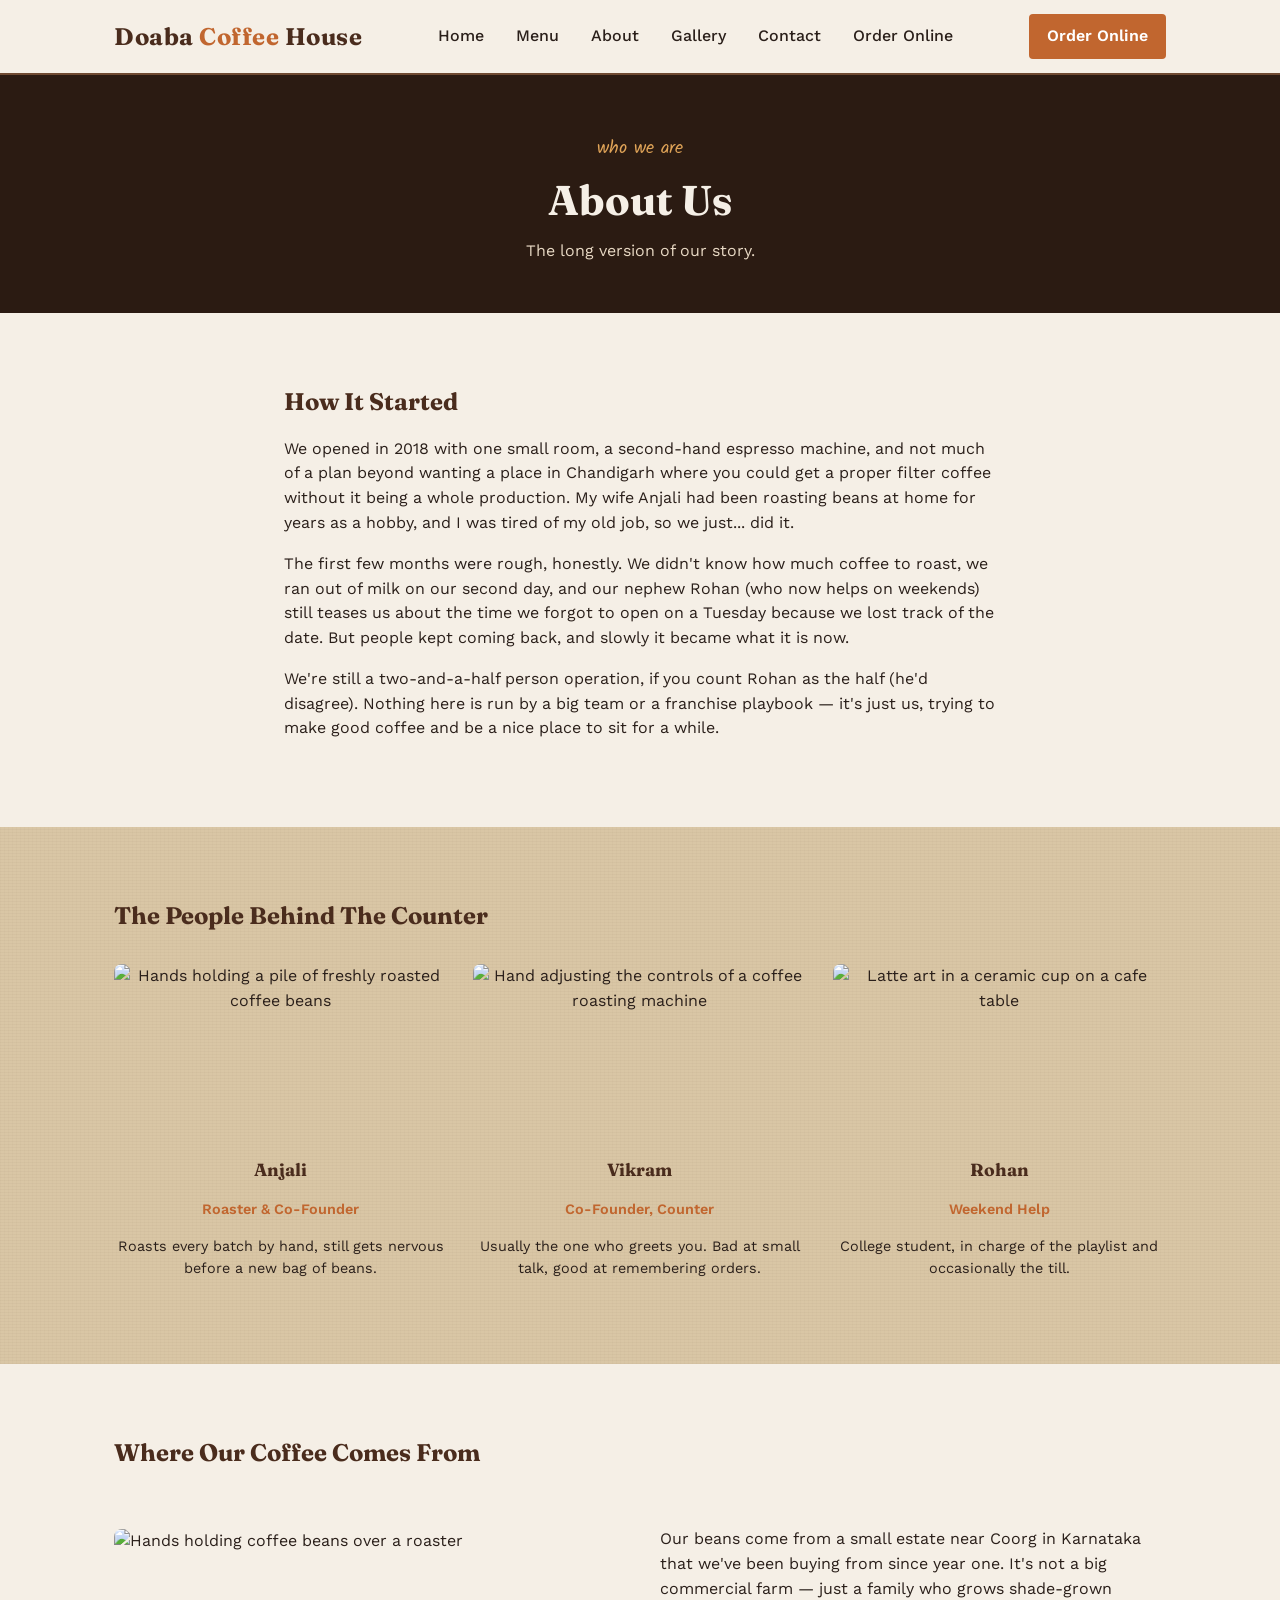
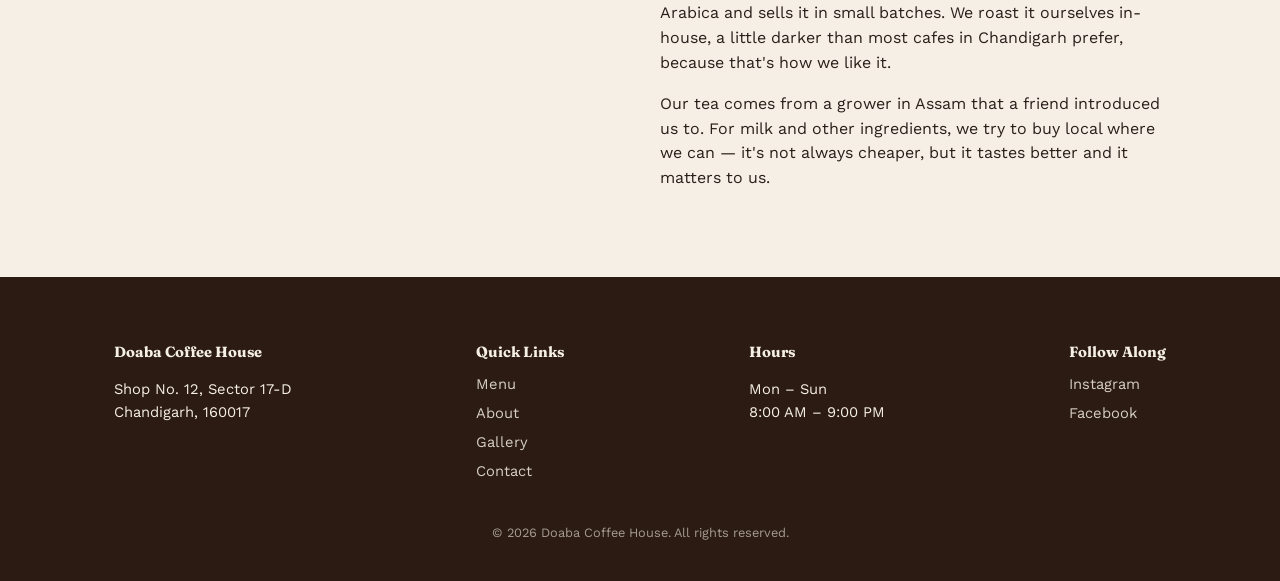
==== about.html @ 9ab860bd "Add files via upload" ====
<!DOCTYPE html>
<html lang="en">
<head>
<meta charset="UTF-8">
<meta name="viewport" content="width=device-width, initial-scale=1.0">
<title>About Us | Doaba Coffee House, Chandigarh</title>
<meta name="description" content="The story behind Doaba Coffee House, a small family-run cafe in Sector 17, Chandigarh - our team, our sourcing, our roasting.">
<link rel="preconnect" href="https://fonts.googleapis.com">
<link href="https://fonts.googleapis.com/css2?family=Fraunces:opsz,wght@9..144,400;9..144,600;9..144,700&family=Work+Sans:wght@400;500;600;700&family=Kalam:wght@400;700&display=swap" rel="stylesheet">
<link rel="stylesheet" href="styles.css">
</head>
<body>

<header>
  <nav>
    <a href="index.html" class="logo">Doaba <span>Coffee</span> House</a>
    <button class="hamburger" id="hamburgerBtn" aria-label="Open menu">&#9776;</button>
    <ul class="nav-links" id="navLinks">
      <li><a href="index.html">Home</a></li>
      <li><a href="menu.html">Menu</a></li>
      <li><a href="about.html">About</a></li>
      <li><a href="gallery.html">Gallery</a></li>
      <li><a href="contact.html">Contact</a></li>
      <li><a href="#" class="nav-cta-mobile">Order Online</a></li>
    </ul>
    <a href="#" class="nav-cta">Order Online</a>
  </nav>
</header>

<div class="page-banner">
  <span class="section-label script" style="color:#e0a458;">who we are</span>
  <h1>About Us</h1>
  <p>The long version of our story.</p>
</div>

<section>
  <div class="wrap" style="max-width:760px;">
    <h2>How It Started</h2>
    <p>We opened in 2018 with one small room, a second-hand espresso machine, and not much of a plan beyond wanting a place in Chandigarh where you could get a proper filter coffee without it being a whole production. My wife Anjali had been roasting beans at home for years as a hobby, and I was tired of my old job, so we just... did it.</p>
    <p>The first few months were rough, honestly. We didn't know how much coffee to roast, we ran out of milk on our second day, and our nephew Rohan (who now helps on weekends) still teases us about the time we forgot to open on a Tuesday because we lost track of the date. But people kept coming back, and slowly it became what it is now.</p>
    <p>We're still a two-and-a-half person operation, if you count Rohan as the half (he'd disagree). Nothing here is run by a big team or a franchise playbook — it's just us, trying to make good coffee and be a nice place to sit for a while.</p>
  </div>
</section>

<section class="kraft-texture">
  <div class="wrap">
    <h2>The People Behind The Counter</h2>
    <div class="team-grid">
      <div class="team-card">
        <div class="team-photo"><img src="https://images.pexels.com/photos/5171115/pexels-photo-5171115.jpeg?auto=compress&cs=tinysrgb&w=500" alt="Hands holding a pile of freshly roasted coffee beans" loading="lazy"></div>
        <h3>Anjali</h3>
        <p class="role">Roaster & Co-Founder</p>
        <p style="font-size:.9rem;">Roasts every batch by hand, still gets nervous before a new bag of beans.</p>
      </div>
      <div class="team-card">
        <div class="team-photo"><img src="https://images.pexels.com/photos/4816502/pexels-photo-4816502.jpeg?auto=compress&cs=tinysrgb&w=500" alt="Hand adjusting the controls of a coffee roasting machine" loading="lazy"></div>
        <h3>Vikram</h3>
        <p class="role">Co-Founder, Counter</p>
        <p style="font-size:.9rem;">Usually the one who greets you. Bad at small talk, good at remembering orders.</p>
      </div>
      <div class="team-card">
        <div class="team-photo"><img src="https://images.pexels.com/photos/30095280/pexels-photo-30095280.jpeg?auto=compress&cs=tinysrgb&w=500" alt="Latte art in a ceramic cup on a cafe table" loading="lazy"></div>
        <h3>Rohan</h3>
        <p class="role">Weekend Help</p>
        <p style="font-size:.9rem;">College student, in charge of the playlist and occasionally the till.</p>
      </div>
    </div>
  </div>
</section>

<section>
  <div class="wrap">
    <h2>Where Our Coffee Comes From</h2>
    <div class="sourcing-block">
      <div class="sourcing-photo"><img src="https://images.pexels.com/photos/7175974/pexels-photo-7175974.jpeg?auto=compress&cs=tinysrgb&w=900" alt="Hands holding coffee beans over a roaster" loading="lazy"></div>
      <div>
        <p>Our beans come from a small estate near Coorg in Karnataka that we've been buying from since year one. It's not a big commercial farm — just a family who grows shade-grown Arabica and sells it in small batches. We roast it ourselves in-house, a little darker than most cafes in Chandigarh prefer, because that's how we like it.</p>
        <p>Our tea comes from a grower in Assam that a friend introduced us to. For milk and other ingredients, we try to buy local where we can — it's not always cheaper, but it tastes better and it matters to us.</p>
      </div>
    </div>
  </div>
</section>

<footer>
  <div class="wrap footer-grid">
    <div class="footer-col">
      <h4>Doaba Coffee House</h4>
      <p>Shop No. 12, Sector 17-D<br>Chandigarh, 160017</p>
    </div>
    <div class="footer-col">
      <h4>Quick Links</h4>
      <ul>
        <li><a href="menu.html">Menu</a></li>
        <li><a href="about.html">About</a></li>
        <li><a href="gallery.html">Gallery</a></li>
        <li><a href="contact.html">Contact</a></li>
      </ul>
    </div>
    <div class="footer-col">
      <h4>Hours</h4>
      <p>Mon – Sun<br>8:00 AM – 9:00 PM</p>
    </div>
    <div class="footer-col">
      <h4>Follow Along</h4>
      <ul>
        <li><a href="#">Instagram</a></li>
        <li><a href="#">Facebook</a></li>
      </ul>
    </div>
  </div>
  <p class="copyright">&copy; 2026 Doaba Coffee House. All rights reserved.</p>
</footer>
<script>
  const hamburgerBtn = document.getElementById('hamburgerBtn');
  const navLinks = document.getElementById('navLinks');
  hamburgerBtn.addEventListener('click', () => navLinks.classList.toggle('open'));
  document.querySelectorAll('.nav-links a').forEach(a => a.addEventListener('click', () => navLinks.classList.remove('open')));
</script>
</body>
</html>
---- styles.css ----
:root{
    --cream:#F5EFE6;
    --espresso:#2B1B12;
    --brown:#4A2C1D;
    --brown-light:#6F4A32;
    --terracotta:#C1662F;
    --kraft:#D9C6A5;
    --charcoal:#2A1F1A;
  }
  *{box-sizing:border-box;}
  html{scroll-behavior:smooth;}
  body{
    margin:0;
    background:var(--cream);
    color:var(--charcoal);
    font-family:'Work Sans', sans-serif;
    line-height:1.55;
  }
  h1,h2,h3{
    font-family:'Fraunces', serif;
    color:var(--brown);
    margin:0 0 .4em 0;
  }
  .script{font-family:'Kalam', cursive;}
  a{color:inherit;}
  img{max-width:100%; display:block;}
  .wrap{max-width:1100px; margin:0 auto; padding:0 24px;}

  /* kraft paper texture (css only, no external images) */
  .kraft-texture{
    background-color:var(--kraft);
    background-image:
      repeating-linear-gradient(0deg, rgba(74,44,29,0.03) 0px, rgba(74,44,29,0.03) 1px, transparent 1px, transparent 3px),
      repeating-linear-gradient(90deg, rgba(74,44,29,0.02) 0px, rgba(74,44,29,0.02) 1px, transparent 1px, transparent 4px);
  }
  .wood-texture{
    background-color:var(--espresso);
    background-image: repeating-linear-gradient(100deg, rgba(255,255,255,0.02) 0px, rgba(255,255,255,0.02) 2px, transparent 2px, transparent 22px);
  }

  /* NAVBAR */
  header{
    position:sticky; top:0; z-index:50;
    background:var(--cream);
    border-bottom:2px solid var(--brown-light);
  }
  nav{
    display:flex; align-items:center; justify-content:space-between;
    max-width:1100px; margin:0 auto; padding:14px 24px;
  }
  .logo{
    font-family:'Fraunces', serif; font-size:1.5rem; font-weight:700;
    color:var(--brown); text-decoration:none; letter-spacing:.5px;
  }
  .logo span{color:var(--terracotta);}
  .nav-links{
    display:flex; gap:28px; list-style:none; margin:0; padding:0;
    font-weight:500;
  }
  .nav-links a{text-decoration:none; color:var(--charcoal); padding:4px 2px;}
  .nav-links a:hover{color:var(--terracotta); border-bottom:2px solid var(--terracotta);}
  .nav-cta{
    background:var(--terracotta); color:#fff !important; padding:10px 18px;
    border-radius:4px; text-decoration:none; font-weight:600; white-space:nowrap;
  }
  .nav-cta:hover{background:#a5541f;}
  .hamburger{display:none; background:none; border:none; font-size:1.8rem; color:var(--brown); cursor:pointer;}

  @media (max-width:820px){
    .nav-links{
      position:fixed; top:64px; right:0; height:calc(100% - 64px); width:220px;
      background:var(--kraft); flex-direction:column; padding:24px; gap:20px;
      transform:translateX(100%); transition:transform .25s ease; box-shadow:-4px 0 10px rgba(0,0,0,.15);
    }
    .nav-links.open{transform:translateX(0);}
    .hamburger{display:block;}
    .nav-cta{display:none;}
    .nav-links .nav-cta-mobile{display:inline-block; background:var(--terracotta); color:#fff; padding:10px 16px; border-radius:4px; text-align:center;}
  }

  /* HERO */
  .hero{
    position:relative;
    min-height:88vh;
    display:flex; align-items:center; justify-content:center;
    text-align:center;
    background:
      linear-gradient(rgba(30,18,10,0.6), rgba(30,18,10,0.65)),
      url('https://images.pexels.com/photos/34153867/pexels-photo-34153867.jpeg?auto=compress&cs=tinysrgb&w=1920') center 62%/cover no-repeat;
    color:var(--cream);
    padding:40px 20px;
    overflow:hidden;
  }
  .steam{position:absolute; opacity:.5;}
  .hero-content{position:relative; z-index:2; max-width:640px;}
  .hero h1{
    color:var(--cream);
    font-size:3.4rem;
    font-weight:700;
    line-height:1.08;
    letter-spacing:.5px;
    margin-top:0;
    /* intentionally a touch large / not perfectly centered-feeling */
  }
  .hero p.sub{
    font-size:1.2rem; margin:18px 0 30px 0; color:#EFE3D3;
  }
  .hero-ctas{display:flex; gap:16px; justify-content:center; flex-wrap:wrap;}
  .btn-primary{
    background:var(--terracotta); color:#fff; padding:14px 28px;
    border-radius:6px; text-decoration:none; font-weight:600; font-size:1.05rem;
    box-shadow:0 4px 0 #8f4519;
    display:inline-block;
  }
  .btn-primary:hover{transform:translateY(2px); box-shadow:0 2px 0 #8f4519;}
  .btn-secondary{
    background:transparent; color:var(--cream); padding:14px 26px;
    border:2px solid var(--cream); border-radius:2px; text-decoration:none; font-weight:600;
  }
  .btn-secondary:hover{background:rgba(255,255,255,0.12);}

  section{padding:70px 0;}
  .section-label{
    font-family:'Kalam', cursive; color:var(--terracotta); font-size:1.1rem;
    display:block; margin-bottom:6px;
  }

  /* torn paper divider */
  .torn{
    height:34px; width:100%;
    background:var(--cream);
    clip-path: polygon(0% 100%, 3% 40%, 7% 90%, 12% 30%, 17% 80%, 22% 20%, 28% 70%, 33% 10%, 39% 60%, 45% 15%, 51% 75%, 57% 25%, 63% 65%, 69% 5%, 75% 55%, 81% 20%, 87% 70%, 93% 15%, 100% 60%, 100% 100%);
  }

  /* ABOUT */
  .about{background:var(--cream);}
  .about-grid{display:grid; grid-template-columns:1fr 1.15fr; gap:50px; align-items:center;}
  @media (max-width:760px){.about-grid{grid-template-columns:1fr;}}
  .about-photo{
    height:380px; border-radius:6px;
    background:linear-gradient(160deg,#8a5a3a,#4a2c1d 60%, #2b1b12);
    position:relative; overflow:hidden;
    box-shadow:0 10px 24px rgba(43,27,18,.25);
    transform:rotate(-1.2deg);
  }
    .badge-row{display:flex; gap:14px; margin-top:22px; flex-wrap:wrap;}
  .badge{
    background:var(--kraft); padding:8px 14px; border-radius:20px; font-size:.85rem; font-weight:600;
    border:1px solid var(--brown-light);
  }

  /* MENU PREVIEW */
  .menu-preview{background:var(--kraft);}
  .menu-grid{
    display:grid; grid-template-columns:repeat(3,1fr); gap:22px; margin-top:36px;
  }
  @media (max-width:760px){.menu-grid{grid-template-columns:1fr 1fr;}}
  @media (max-width:520px){.menu-grid{grid-template-columns:1fr;}}
  .menu-card{
    background:var(--cream); padding:18px; border-radius:8px;
    box-shadow:0 3px 8px rgba(43,27,18,.12);
  }
  /* intentionally mismatched corner styles on a couple of cards */
  .menu-card:nth-child(2){border-radius:2px;}
  .menu-card:nth-child(5){border-radius:16px;}
  .menu-photo{
    height:130px; border-radius:6px; margin-bottom:12px;
  }
              .menu-card h3{font-size:1.15rem; margin-bottom:4px;}
  .menu-card .desc{font-size:.92rem; color:#5a4a3d; margin-bottom:10px;}
  .menu-card .price{font-weight:700; color:var(--terracotta); font-size:1.05rem;}
  .menu-card:hover{background:#fffaf1;} /* simple, snappy hover, no transition */
  .center-btn{text-align:center; margin-top:36px;}
  .btn-outline{
    border:2px solid var(--brown); color:var(--brown); padding:12px 26px;
    border-radius:4px; text-decoration:none; font-weight:600; display:inline-block;
  }
  .btn-outline:hover{background:var(--brown); color:#fff;}

  /* SIGNATURE DRINK */
  .signature{background:var(--espresso); color:var(--cream);}
  .sig-grid{display:grid; grid-template-columns:1fr 1fr; gap:50px; align-items:center;}
  @media (max-width:760px){.sig-grid{grid-template-columns:1fr;}}
  .sig-photo{ height:340px; border-radius:8px; }
    .sig-grid h2{color:var(--cream);}

  /* GALLERY STRIP */
  .gallery{background:var(--cream);}
  .gallery-strip{
    display:flex; gap:16px; overflow-x:auto; padding:20px 0 10px 0;
    scrollbar-width:thin;
  }
  .gallery-strip .g-item{
    min-width:220px; height:220px; border-radius:6px; flex-shrink:0;
  }
            
  /* TESTIMONIALS */
  .testimonials{background:var(--kraft);}
  .test-grid{
    display:grid; grid-template-columns:repeat(3,1fr); gap:22px; margin-top:36px;
  }
  @media (max-width:760px){.test-grid{grid-template-columns:1fr;}}
  .test-card{
    background:#FFFDF8; padding:24px 20px; border-radius:4px;
    box-shadow:0 6px 14px rgba(43,27,18,.15);
    transform:rotate(-.6deg);
    position:relative;
  }
  .test-card:nth-child(2){transform:rotate(.7deg);}
  .test-card:nth-child(3){transform:rotate(-.3deg);}
  .test-card p{font-family:'Kalam', cursive; font-size:1.05rem; color:var(--charcoal);}
  .test-card .name{font-weight:700; margin-top:10px; font-family:'Work Sans', sans-serif; color:var(--brown);}

  /* LOCATION */
  .location{background:var(--cream);}
  .loc-grid{display:grid; grid-template-columns:1fr 1fr; gap:40px;}
  @media (max-width:760px){.loc-grid{grid-template-columns:1fr;}}
  .map-embed iframe{width:100%; height:300px; border:0; border-radius:6px;}
  .hours-table{width:100%; border-collapse:collapse; margin-top:14px;}
  .hours-table td{padding:6px 4px; border-bottom:1px solid var(--kraft);}
  .storefront-photo{ height:220px; border-radius:6px; margin-top:18px; }
  
  /* NEWSLETTER */
  .newsletter{background:var(--brown); color:var(--cream); text-align:center;}
  .newsletter h2{color:var(--cream);}
  .nl-form{display:flex; gap:10px; justify-content:center; margin-top:20px; flex-wrap:wrap;}
  .nl-form input{
    padding:12px 14px; border-radius:4px; border:none; width:280px; font-size:1rem;
  }
  .nl-form button{
    padding:12px 22px; border-radius:4px; border:none; background:var(--terracotta); color:#fff;
    font-weight:600; cursor:pointer; font-size:1rem;
  }
  .nl-form button:hover{background:#a5541f;}
  .nl-msg{margin-top:12px; font-family:'Kalam', cursive; display:none;}

  /* FOOTER */
  footer{background:var(--espresso); color:var(--cream); padding:44px 0 26px 0; font-size:.92rem;}
  .footer-grid{display:flex; justify-content:space-between; flex-wrap:wrap; gap:24px;}
  .footer-grid a{text-decoration:none; color:var(--cream); opacity:.85;}
  .footer-grid a:hover{opacity:1; color:var(--terracotta);}
  .footer-col h4{font-family:'Fraunces', serif; color:var(--cream); margin-bottom:10px;}
  .footer-col ul{list-style:none; padding:0; margin:0;}
  .footer-col li{margin-bottom:6px;}
  .copyright{text-align:center; margin-top:34px; opacity:.6; font-size:.8rem;}

  .fade-in{opacity:0; transform:translateY(14px);}
  .fade-in.shown{opacity:1; transform:none; transition:opacity .5s ease, transform .5s ease;}

/* ---- Sub-page banner (Menu/About/Gallery/Contact) ---- */
.page-banner{
  background:var(--espresso); color:var(--cream); text-align:center;
  padding:60px 20px 50px 20px;
}
.page-banner h1{color:var(--cream); font-size:2.6rem; margin-bottom:6px;}
.page-banner p{color:#e8d9c4; margin:0;}

/* ---- Full menu page ---- */
.menu-category{padding:50px 0;}
.menu-category:nth-child(even){background:var(--kraft);}
.menu-category h2{margin-bottom:22px;}
.full-menu-grid{
  display:grid; grid-template-columns:1fr 1fr; gap:18px 40px;
}
@media (max-width:650px){.full-menu-grid{grid-template-columns:1fr;}}
.menu-line{
  display:flex; justify-content:space-between; align-items:baseline;
  border-bottom:1px dashed var(--brown-light); padding:10px 0;
  gap:10px;
}
.menu-line .item-name{font-weight:600; color:var(--brown);}
.menu-line .item-name .diet{font-size:.75rem; margin-left:6px; font-weight:400; color:var(--terracotta);}
.menu-line .item-desc{font-size:.85rem; color:#5a4a3d; display:block; font-weight:400;}
.menu-line .item-price{font-weight:700; white-space:nowrap;}

/* ---- About page ---- */
.team-grid{display:grid; grid-template-columns:repeat(3,1fr); gap:26px; margin-top:30px;}
@media (max-width:700px){.team-grid{grid-template-columns:1fr 1fr;}}
@media (max-width:480px){.team-grid{grid-template-columns:1fr;}}
.team-card{text-align:center;}
.team-photo{
  height:180px; border-radius:8px; margin-bottom:12px;
}
.team-card h3{margin-bottom:2px; font-size:1.1rem;}
.team-card .role{color:var(--terracotta); font-weight:600; font-size:.9rem; margin-bottom:8px;}

.sourcing-block{display:grid; grid-template-columns:1fr 1fr; gap:40px; align-items:center; margin-top:40px;}
@media (max-width:700px){.sourcing-block{grid-template-columns:1fr;}}
.sourcing-photo{ height:260px; border-radius:8px; }

/* ---- Gallery page ---- */
.full-gallery-grid{
  display:grid; grid-template-columns:repeat(4,1fr); gap:14px; margin-top:30px;
}
@media (max-width:800px){.full-gallery-grid{grid-template-columns:repeat(3,1fr);}}
@media (max-width:560px){.full-gallery-grid{grid-template-columns:repeat(2,1fr);}}
.full-gallery-grid .g-full{
  height:180px; border-radius:6px; cursor:pointer;
}

.lightbox{
  display:none; position:fixed; inset:0; background:rgba(20,12,8,.88);
  z-index:200; align-items:center; justify-content:center;
}
.lightbox.open{display:flex;}
.lightbox-inner{
  width:min(560px, 88vw); height:min(420px, 60vh); border-radius:8px;
  position:relative; background:#2b1b12;
}
.lightbox-close{
  position:absolute; top:-40px; right:0; color:#fff; font-size:1.8rem;
  background:none; border:none; cursor:pointer;
}

/* ---- Contact page ---- */
.contact-grid{display:grid; grid-template-columns:1fr 1fr; gap:50px; margin-top:10px;}
@media (max-width:760px){.contact-grid{grid-template-columns:1fr;}}
.contact-form label{display:block; font-weight:600; margin:14px 0 6px 0; color:var(--brown);}
.contact-form input, .contact-form textarea{
  width:100%; padding:11px 12px; border:1px solid var(--brown-light); border-radius:4px;
  font-family:'Work Sans', sans-serif; font-size:1rem; background:#fffaf1;
}
.contact-form textarea{resize:vertical; min-height:110px;}
.contact-form button{
  margin-top:18px; background:var(--terracotta); color:#fff; border:none;
  padding:13px 26px; border-radius:4px; font-weight:600; font-size:1rem; cursor:pointer;
}
.contact-form button:hover{background:#a5541f;}
.contact-msg{display:none; margin-top:14px; font-family:'Kalam', cursive; color:var(--brown); font-size:1.05rem;}
.contact-info p{margin:6px 0;}
.contact-info .map-embed iframe{margin-top:16px;}


/* Real photos inside placeholder containers */
.about-photo, .menu-photo, .sig-photo, .g-item, .g-full, .storefront-photo,
.team-photo, .sourcing-photo, .lightbox-inner{
  overflow:hidden;
}
.about-photo img, .menu-photo img, .sig-photo img, .g-item img, .g-full img,
.storefront-photo img, .team-photo img, .sourcing-photo img, .lightbox-inner img{
  width:100%; height:100%; object-fit:cover; display:block;
}
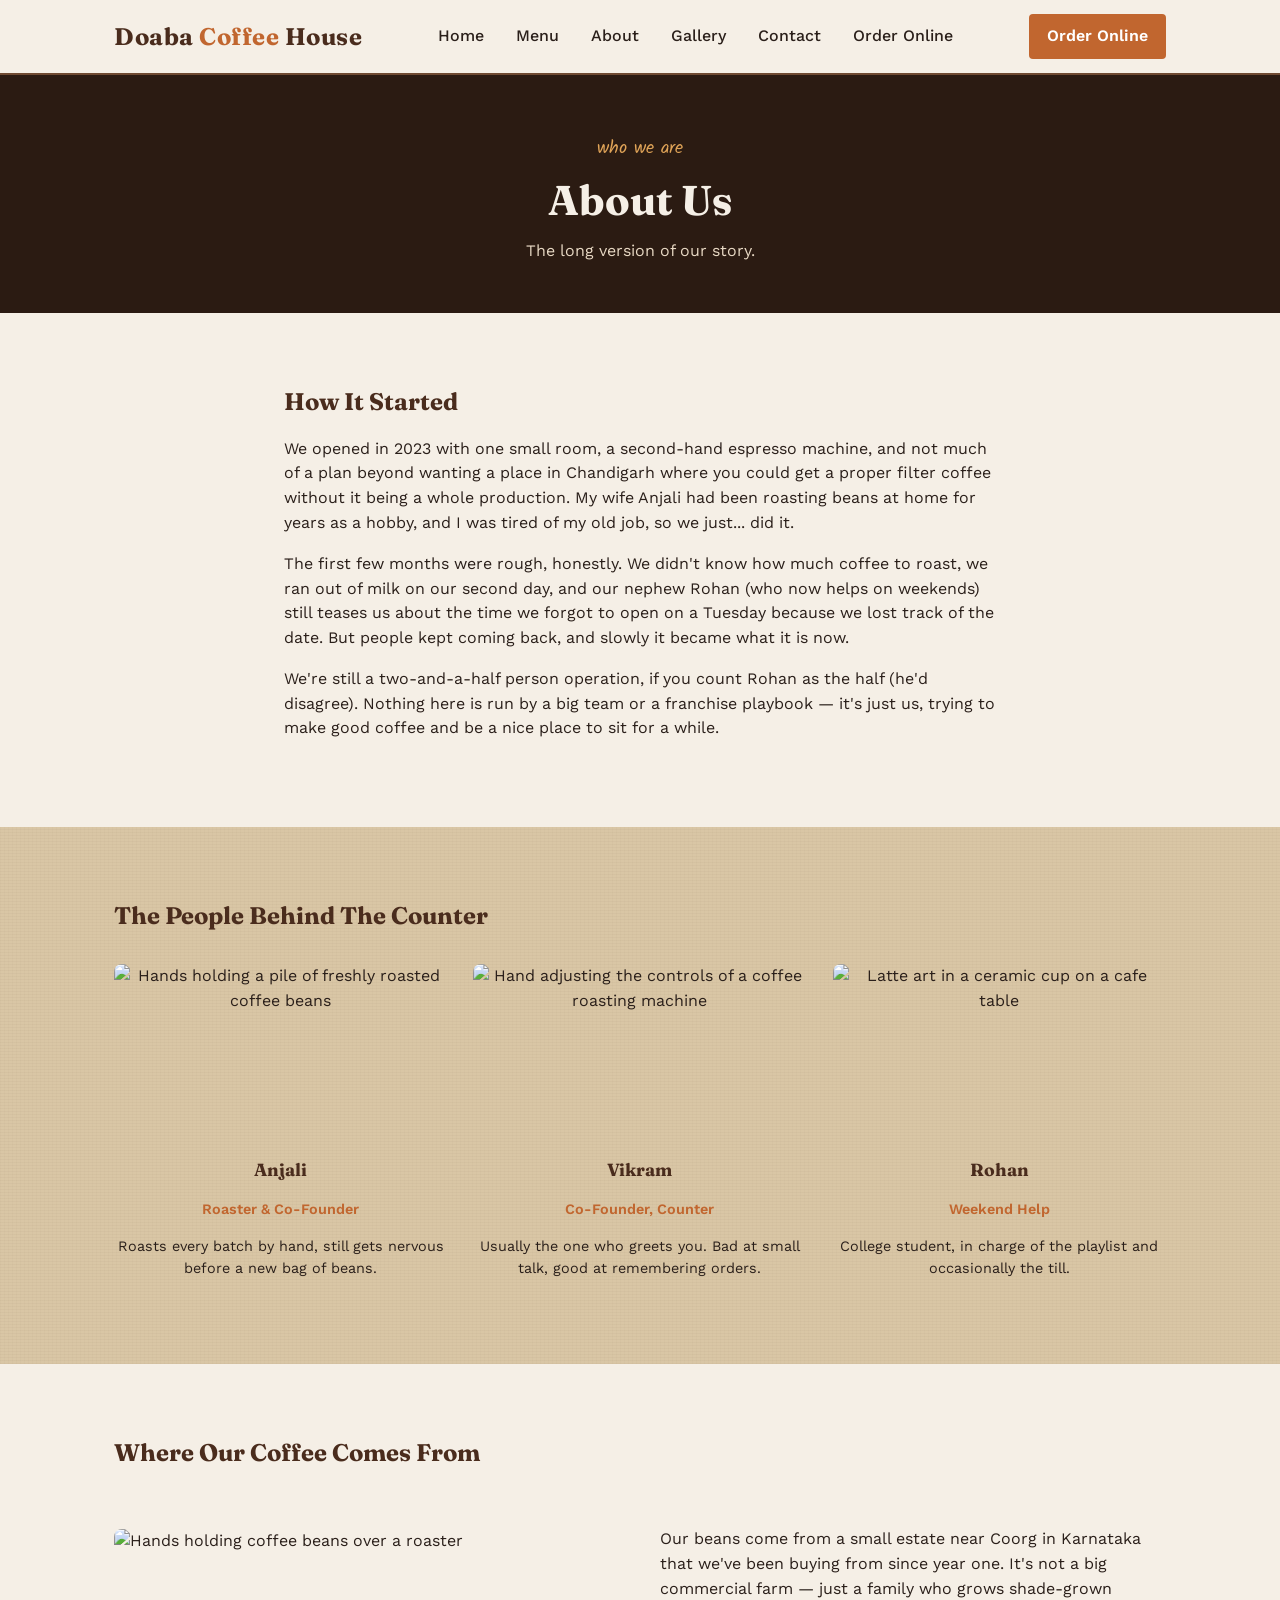
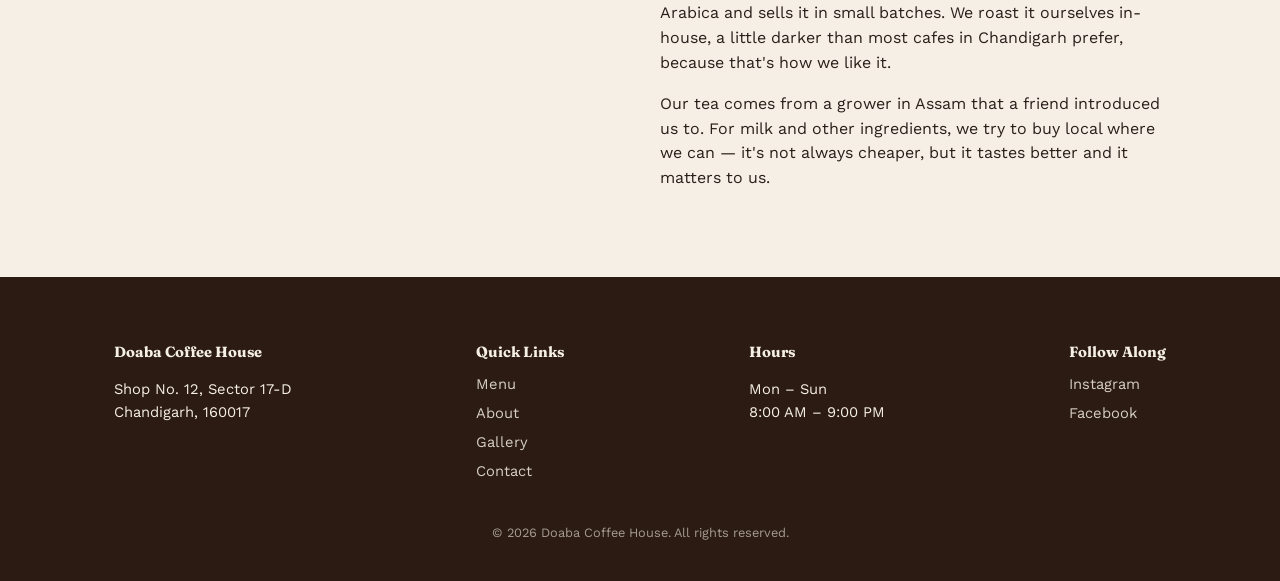
==== commit 61bc9df5: "Update opening year from 2018 to 2023" ====
--- a/about.html
+++ b/about.html
@@ -36,7 +36,7 @@
 <section>
   <div class="wrap" style="max-width:760px;">
     <h2>How It Started</h2>
-    <p>We opened in 2018 with one small room, a second-hand espresso machine, and not much of a plan beyond wanting a place in Chandigarh where you could get a proper filter coffee without it being a whole production. My wife Anjali had been roasting beans at home for years as a hobby, and I was tired of my old job, so we just... did it.</p>
+    <p>We opened in 2023 with one small room, a second-hand espresso machine, and not much of a plan beyond wanting a place in Chandigarh where you could get a proper filter coffee without it being a whole production. My wife Anjali had been roasting beans at home for years as a hobby, and I was tired of my old job, so we just... did it.</p>
     <p>The first few months were rough, honestly. We didn't know how much coffee to roast, we ran out of milk on our second day, and our nephew Rohan (who now helps on weekends) still teases us about the time we forgot to open on a Tuesday because we lost track of the date. But people kept coming back, and slowly it became what it is now.</p>
     <p>We're still a two-and-a-half person operation, if you count Rohan as the half (he'd disagree). Nothing here is run by a big team or a franchise playbook — it's just us, trying to make good coffee and be a nice place to sit for a while.</p>
   </div>
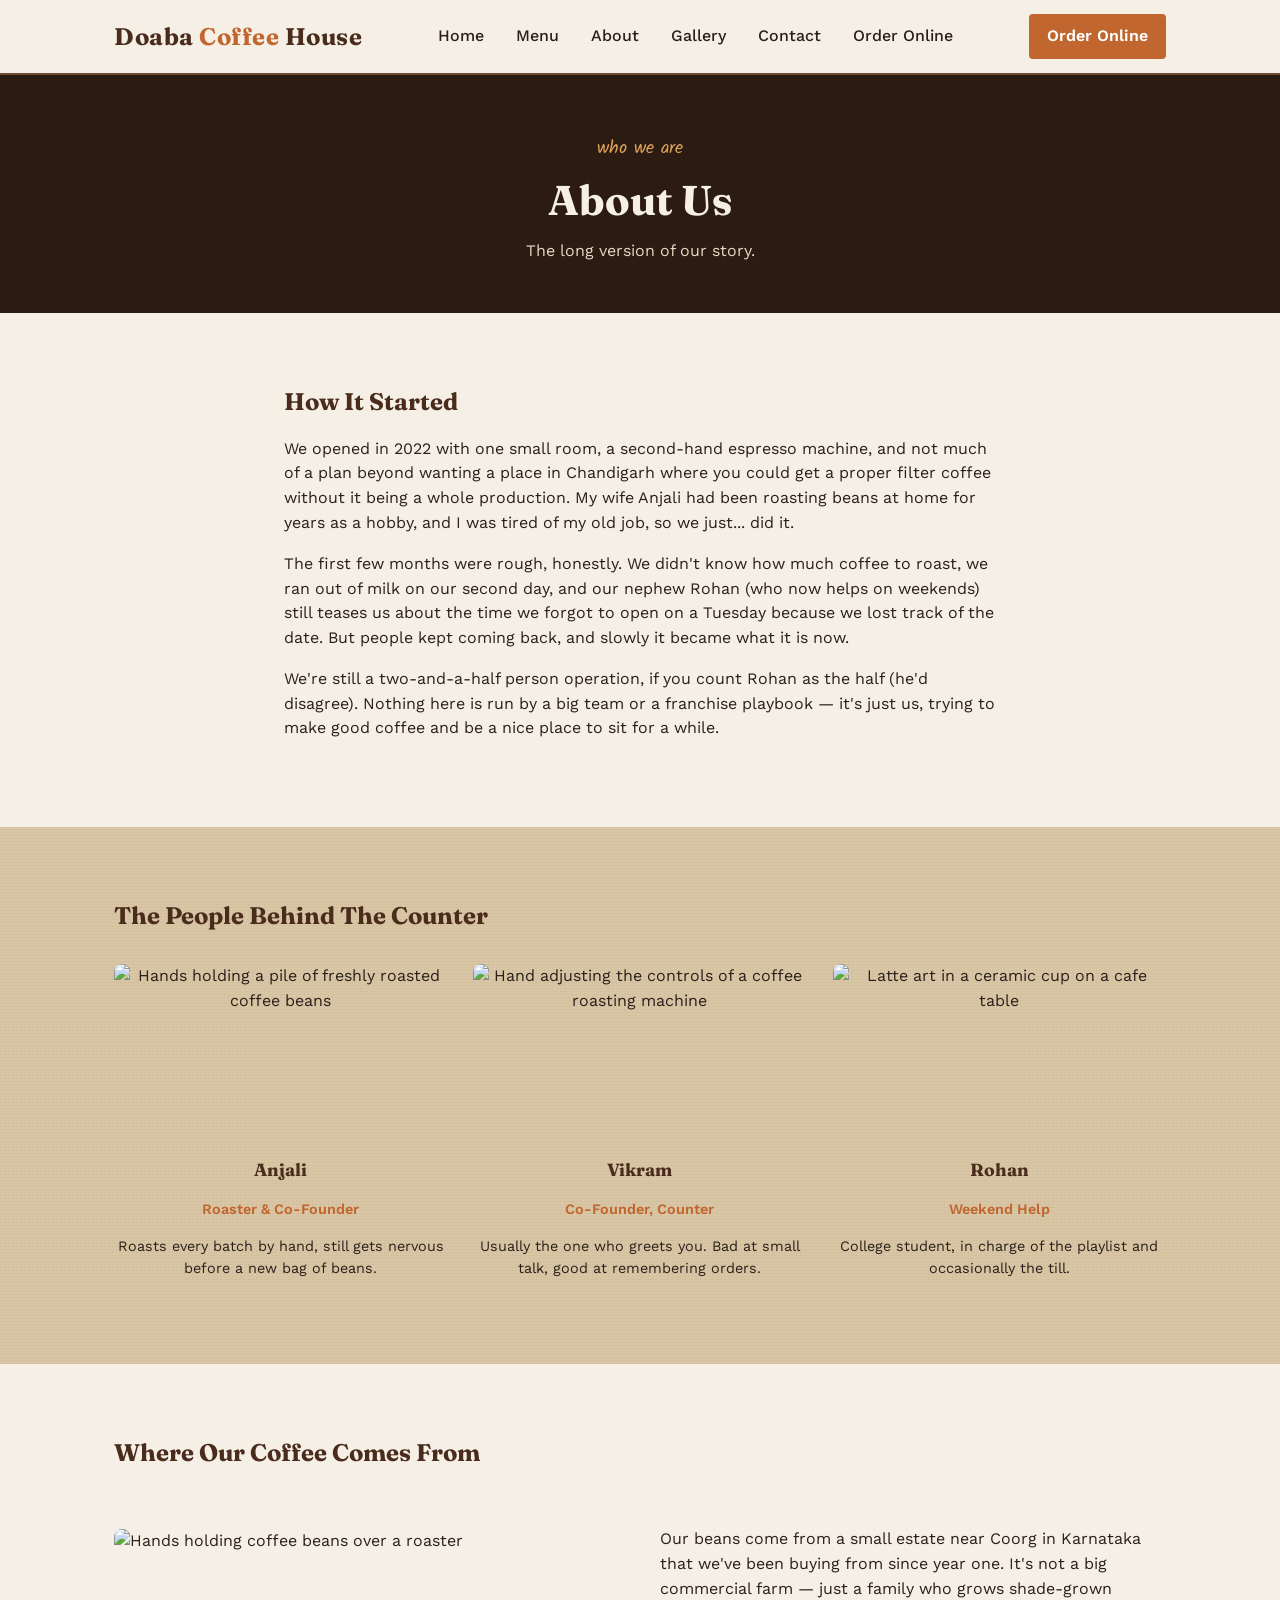
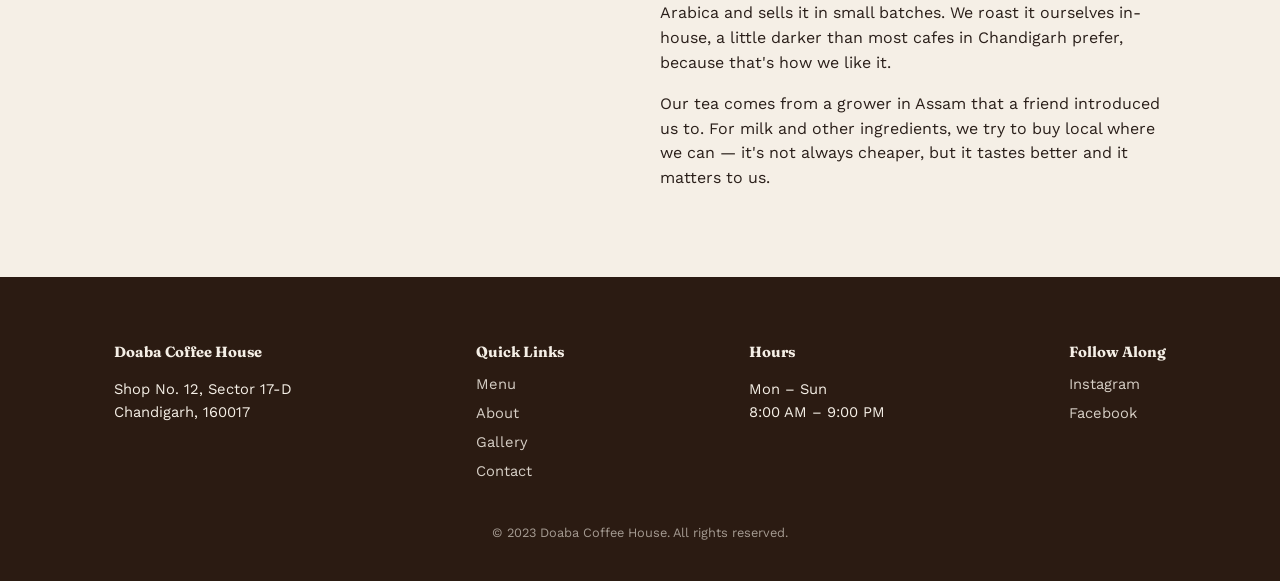
==== commit c22bb656: "Update" ====
--- a/about.html
+++ b/about.html
@@ -36,7 +36,7 @@
 <section>
   <div class="wrap" style="max-width:760px;">
     <h2>How It Started</h2>
-    <p>We opened in 2023 with one small room, a second-hand espresso machine, and not much of a plan beyond wanting a place in Chandigarh where you could get a proper filter coffee without it being a whole production. My wife Anjali had been roasting beans at home for years as a hobby, and I was tired of my old job, so we just... did it.</p>
+    <p>We opened in 2022 with one small room, a second-hand espresso machine, and not much of a plan beyond wanting a place in Chandigarh where you could get a proper filter coffee without it being a whole production. My wife Anjali had been roasting beans at home for years as a hobby, and I was tired of my old job, so we just... did it.</p>
     <p>The first few months were rough, honestly. We didn't know how much coffee to roast, we ran out of milk on our second day, and our nephew Rohan (who now helps on weekends) still teases us about the time we forgot to open on a Tuesday because we lost track of the date. But people kept coming back, and slowly it became what it is now.</p>
     <p>We're still a two-and-a-half person operation, if you count Rohan as the half (he'd disagree). Nothing here is run by a big team or a franchise playbook — it's just us, trying to make good coffee and be a nice place to sit for a while.</p>
   </div>
@@ -108,7 +108,7 @@
       </ul>
     </div>
   </div>
-  <p class="copyright">&copy; 2026 Doaba Coffee House. All rights reserved.</p>
+  <p class="copyright">&copy; 2023 Doaba Coffee House. All rights reserved.</p>
 </footer>
 <script>
   const hamburgerBtn = document.getElementById('hamburgerBtn');
